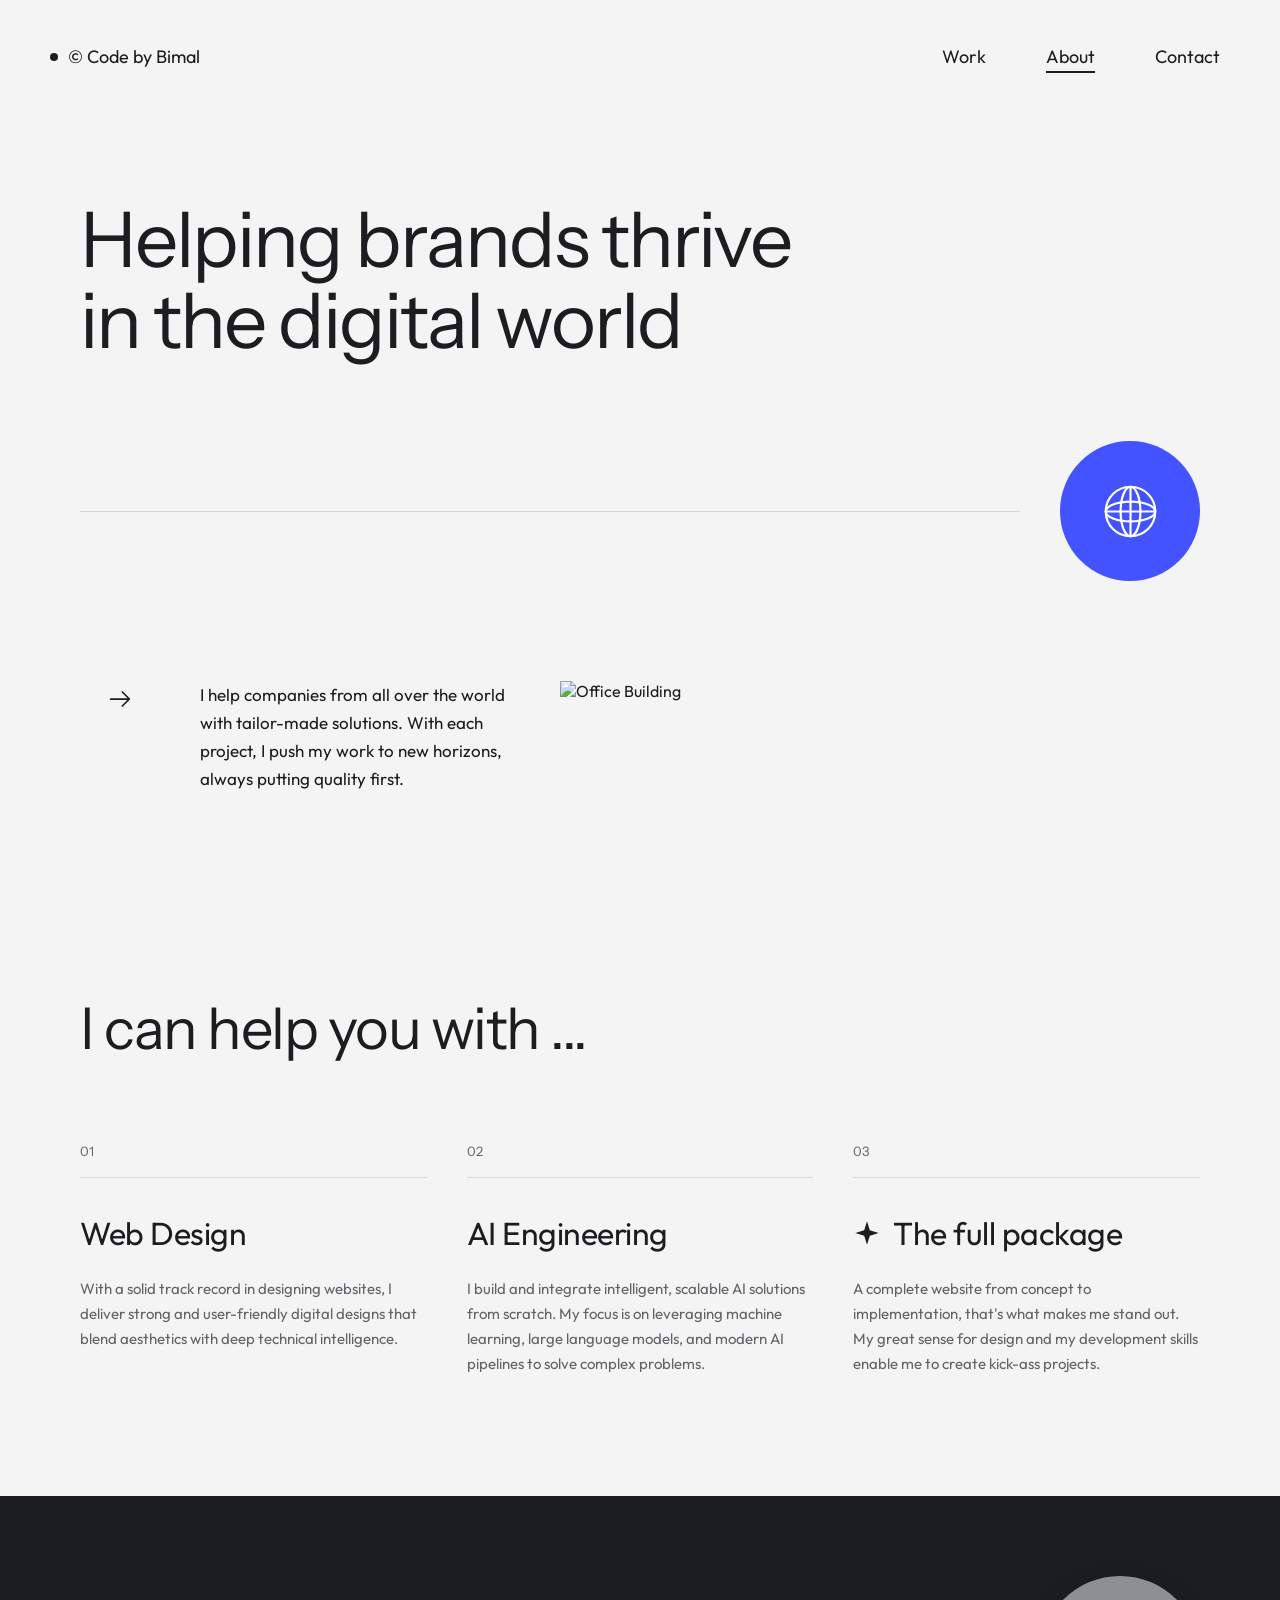
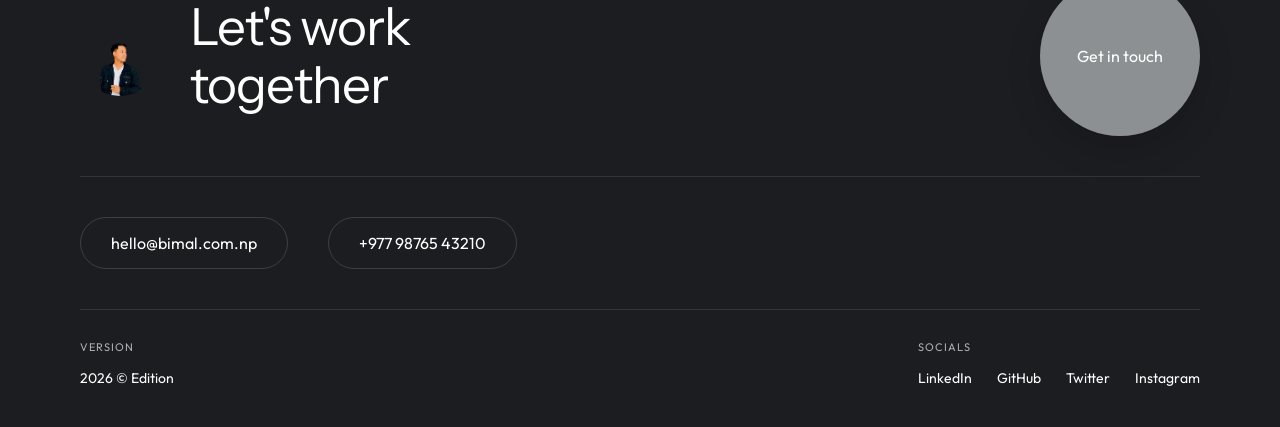
==== about.html @ 33e6712d "initial push" ====
<!DOCTYPE html>
<html lang="en">

<head>
    <meta charset="UTF-8">
    <meta name="viewport" content="width=device-width, initial-scale=1.0">
    <title>Bimal Thapa — Freelance AI Engineer & Web Designer</title>
    <meta name="description"
        content="Portfolio of Bimal Thapa, a freelance AI engineer & web designer creating high-end, intelligent digital products.">
    <!-- Google Fonts -->
    <link rel="preconnect" href="https://fonts.googleapis.com">
    <link rel="preconnect" href="https://fonts.gstatic.com" crossorigin>
    <link
        href="https://fonts.googleapis.com/css2?family=Instrument+Sans:ital,wght@0,400..700;1,400..700&family=Outfit:wght@100..900&display=swap"
        rel="stylesheet">
    <!-- Stylesheet -->
    <link rel="stylesheet" href="assets/css/style.css">
</head>

<body class="light-theme">


    <!-- Navigation Header -->
    <header class="nav-container">
        <div class="nav-logo magnetic" data-strength="15">
            <a href="index.html" class="nav-logo-link">
                <span class="logo-circle"></span>
                <span class="logo-text">© Code by Bimal</span>
            </a>
        </div>
        <nav class="nav-links">
            <div class="nav-link-wrapper magnetic" data-strength="20">
                <a href="index.html#work" class="nav-link">Work</a>
            </div>
            <div class="nav-link-wrapper magnetic" data-strength="20">
                <a href="about.html" class="nav-link active">About</a>
            </div>
            <div class="nav-link-wrapper magnetic" data-strength="20">
                <a href="contact.html" class="nav-link">Contact</a>
            </div>
        </nav>

        <!-- Sticky Menu Button (visible when scrolling down) -->
        <div class="menu-toggle-btn magnetic" id="menu-toggle-btn" data-strength="25">
            <div class="menu-btn-icon">
                <span></span>
                <span></span>
            </div>
        </div>
    </header>

    <!-- Main Container -->
    <main class="main-content">
        <!-- About Page Hero -->
        <section class="about-page-hero" id="about">
            <div class="section-container">
                <h1 class="about-hero-title">
                    Helping brands thrive<br>in the digital world
                </h1>

                <div class="about-divider-wrapper">
                    <div class="about-divider"></div>
                    <div class="about-globe-btn magnetic" data-strength="40">
                        <div class="globe-icon-wrap">
                            <svg class="globe-svg" viewBox="0 0 100 100" xmlns="http://www.w3.org/2000/svg">
                                <circle cx="50" cy="50" r="45" stroke="currentColor" stroke-width="4" fill="none" />
                                <ellipse cx="50" cy="50" rx="45" ry="18" stroke="currentColor" stroke-width="4"
                                    fill="none" />
                                <ellipse cx="50" cy="50" rx="18" ry="45" stroke="currentColor" stroke-width="4"
                                    fill="none" />
                                <line x1="5" y1="50" x2="95" y2="50" stroke="currentColor" stroke-width="4" />
                                <line x1="50" y1="5" x2="50" y2="95" stroke="currentColor" stroke-width="4" />
                            </svg>
                        </div>
                    </div>
                </div>

                <div class="about-content-grid">
                    <div class="about-arrow-col">
                        <svg class="about-arrow-icon" viewBox="0 0 24 24" fill="none"
                            xmlns="http://www.w3.org/2000/svg">
                            <path d="M4 12H20M20 12L14 6M20 12L14 18" stroke="currentColor" stroke-width="1.5"
                                stroke-linecap="round" stroke-linejoin="round" />
                        </svg>
                    </div>
                    <div class="about-text-col">
                        <p>I help companies from all over the world with tailor-made solutions. With each project, I
                            push my work to new horizons, always putting quality first.</p>
                    </div>
                    <div class="about-image-col">
                        <img src="assets/images/IMG_0065.jpg" alt="Office Building">
                    </div>
                </div>
            </div>
        </section>

        <!-- Services Section -->
        <section class="services-section">
            <div class="section-container">
                <h2 class="services-title">I can help you with ...</h2>

                <div class="services-grid">
                    <!-- Service 1 -->
                    <div class="service-card">
                        <span class="service-num">01</span>
                        <div class="service-divider"></div>
                        <h3 class="service-name">Web Design</h3>
                        <p class="service-desc">
                            With a solid track record in designing websites, I deliver strong and user-friendly digital
                            designs that blend aesthetics with deep technical intelligence.
                        </p>
                    </div>

                    <!-- Service 2 -->
                    <div class="service-card">
                        <span class="service-num">02</span>
                        <div class="service-divider"></div>
                        <h3 class="service-name">AI Engineering</h3>
                        <p class="service-desc">
                            I build and integrate intelligent, scalable AI solutions from scratch. My focus is on
                            leveraging
                            machine learning, large language models, and modern AI pipelines to solve complex problems.
                        </p>
                    </div>

                    <!-- Service 3 -->
                    <div class="service-card">
                        <span class="service-num">03</span>
                        <div class="service-divider"></div>
                        <h3 class="service-name">
                            <svg class="service-star" viewBox="0 0 24 24" fill="none"
                                xmlns="http://www.w3.org/2000/svg">
                                <path d="M12 2L14.4 9.6L22 12L14.4 14.4L12 22L9.6 14.4L2 12L9.6 9.6L12 2Z"
                                    fill="currentColor" />
                            </svg>
                            The full package
                        </h3>
                        <p class="service-desc">
                            A complete website from concept to implementation, that's what makes me stand out. My great
                            sense for design and my development skills enable me to create kick-ass projects.
                        </p>
                    </div>
                </div>
            </div>
        </section>

        <!-- Footer / Contact Section -->
        <footer class="footer-section" id="contact">
            <div class="section-container">
                <div class="footer-top">
                    <div class="footer-title-wrap">
                        <div class="footer-portrait-mini">
                            <img src="assets/images/me.png" alt="Bimal Mini Portrait">
                        </div>
                        <h2>Let's work<br>together</h2>
                    </div>
                    <div class="contact-button-container">
                        <div class="contact-btn-magnetic magnetic" data-strength="50">
                            <a href="mailto:hello@bimal.com.np" class="contact-circle-btn">
                                <span class="circle-btn-text">Get in touch</span>
                                <span class="circle-btn-bg"></span>
                            </a>
                        </div>
                    </div>
                </div>

                <div class="footer-middle">
                    <div class="contact-details-grid">
                        <div class="contact-detail-col">
                            <a href="mailto:hello@bimal.com.np" class="contact-link magnetic"
                                data-strength="15">hello@bimal.com.np</a>
                        </div>
                        <div class="contact-detail-col">
                            <a href="tel:+9779876543210" class="contact-link magnetic" data-strength="15">+977 98765
                                43210</a>
                        </div>
                    </div>
                </div>

                <div class="footer-bottom">
                    <div class="footer-credits">
                        <span class="credit-label">VERSION</span>
                        <span class="credit-value">2026 © Edition</span>
                    </div>
                    <div class="footer-socials">
                        <span class="credit-label">SOCIALS</span>
                        <div class="social-links-grid">
                            <a href="https://linkedin.com" target="_blank" class="social-link magnetic"
                                data-strength="10">LinkedIn</a>
                            <a href="https://github.com" target="_blank" class="social-link magnetic"
                                data-strength="10">GitHub</a>
                            <a href="https://twitter.com" target="_blank" class="social-link magnetic"
                                data-strength="10">Twitter</a>
                            <a href="https://instagram.com" target="_blank" class="social-link magnetic"
                                data-strength="10">Instagram</a>
                        </div>
                    </div>
                </div>
            </div>
        </footer>
    </main>

    <!-- Floating Navigation Menu Overlay -->
    <div class="menu-overlay" id="menu-overlay">
        <div class="menu-overlay-bg"></div>
        <div class="menu-overlay-content">
            <div class="menu-nav-container">
                <span class="menu-header">NAVIGATION</span>
                <div class="menu-border"></div>
                <nav class="menu-nav-links">
                    <a href="index.html" class="menu-nav-link">Home</a>
                    <a href="index.html#work" class="menu-nav-link">Work</a>
                    <a href="about.html" class="menu-nav-link">About</a>
                    <a href="contact.html" class="menu-nav-link">Contact</a>
                </nav>
            </div>
            <div class="menu-socials-container">
                <span class="menu-header">SOCIALS</span>
                <div class="menu-socials-links">
                    <a href="https://linkedin.com" target="_blank">LinkedIn</a>
                    <a href="https://github.com" target="_blank">GitHub</a>
                    <a href="https://twitter.com" target="_blank">Twitter</a>
                    <a href="https://instagram.com" target="_blank">Instagram</a>
                </div>
            </div>
        </div>
    </div>

    <!-- GSAP CDN Scripts -->
    <script src="https://cdnjs.cloudflare.com/ajax/libs/gsap/3.12.2/gsap.min.js"></script>
    <script src="https://cdnjs.cloudflare.com/ajax/libs/gsap/3.12.2/ScrollTrigger.min.js"></script>
    <!-- Custom JS -->
    <script src="assets/js/main.js"></script>
</body>

</html>
---- assets/css/style.css ----
/* Design System & Custom Styles for Bimal Thapa Portfolio */

/* ---- Scroll Reveal Clip System ---- */
.reveal-line {
    overflow: hidden;
    display: block;
}

.reveal-line .line-inner {
    display: block;
    transform: translateY(110%);
    will-change: transform;
}

/* section-title chip reveal */
.section-title-small {
    overflow: hidden;
    display: block;
}

/* Footer heading reveal */
.footer-section h2 .reveal-line .line-inner {
    color: var(--text-light);
}

:root {
    /* Color Palette */
    --color-hero-bg: #8d9092;
    /* Matches the studio grey background of the portrait */
    --color-light-bg: #f4f4f4;
    --color-dark-bg: #1c1d20;
    --color-accent: #2e3033;

    --text-light: #ffffff;
    --text-dark: #1c1d20;
    --text-muted-dark: #62646a;
    --text-muted-light: #aeafb2;

    /* Typography */
    --font-primary: 'Outfit', sans-serif;
    --font-secondary: 'Instrument Sans', sans-serif;

    /* Transitions */
    --transition-smooth: all 0.6s cubic-bezier(0.16, 1, 0.3, 1);
    --transition-magnetic: all 0.3s cubic-bezier(0.25, 1, 0.5, 1);
}

/* Reset */
*,
*::before,
*::after {
    box-sizing: border-box;
    margin: 0;
    padding: 0;
}

html {
    scroll-behavior: smooth;
    background-color: var(--color-light-bg);
    font-family: var(--font-primary);
    -webkit-font-smoothing: antialiased;
}

body {
    overflow-x: hidden;
    color: var(--text-dark);
}

/* Custom Scrollbar */
::-webkit-scrollbar {
    width: 8px;
}

::-webkit-scrollbar-track {
    background: var(--color-light-bg);
}

::-webkit-scrollbar-thumb {
    background: var(--text-muted-light);
    border-radius: 4px;
}

::-webkit-scrollbar-thumb:hover {
    background: var(--text-muted-dark);
}

/* Custom Cursor */
.custom-cursor {
    width: 12px;
    height: 12px;
    background-color: #ffffff;
    border-radius: 50%;
    position: fixed;
    transform: translate(-50%, -50%);
    pointer-events: none;
    z-index: 9999;
    mix-blend-mode: difference;
    transition: width 0.3s, height 0.3s, background-color 0.3s;
}

.custom-cursor-label {
    position: fixed;
    transform: translate(-50%, -50%) scale(0);
    color: #ffffff;
    font-size: 14px;
    font-weight: 500;
    pointer-events: none;
    z-index: 10000;
    transition: transform 0.3s cubic-bezier(0.16, 1, 0.3, 1);
    letter-spacing: 1px;
}

/* Active states for cursor */
body.cursor-hover-active .custom-cursor {
    width: 80px;
    height: 80px;
    background-color: var(--color-dark-bg);
    mix-blend-mode: normal;
}

body.cursor-hover-active .custom-cursor-label {
    transform: translate(-50%, -50%) scale(1);
}

body.cursor-link-hover .custom-cursor {
    width: 40px;
    height: 40px;
    background-color: rgba(255, 255, 255, 0.2);
    mix-blend-mode: difference;
}

/* Navigation Header */
.nav-container {
    position: absolute;
    top: 0;
    left: 0;
    width: 100%;
    display: flex;
    justify-content: space-between;
    align-items: center;
    padding: 35px 50px;
    z-index: 100;
}

/* Light theme pages use absolute nav by default as well */
body.light-theme .nav-container {
    position: absolute;
    background-color: transparent;
}



.nav-logo {
    transition: opacity 0.4s ease;
}

.nav-links {
    transition: opacity 0.4s ease;
}

.nav-logo-link {
    display: flex;
    align-items: center;
    text-decoration: none;
    color: var(--text-light);
    font-size: 18px;
    font-weight: 400;
}

.logo-circle {
    display: inline-block;
    width: 8px;
    height: 8px;
    background-color: var(--text-light);
    border-radius: 50%;
    margin-right: 10px;
    transition: transform 0.5s cubic-bezier(0.16, 1, 0.3, 1);
}

.nav-logo:hover .logo-circle {
    transform: rotate(360deg) scale(1.5);
}

.nav-links {
    display: flex;
    gap: 40px;
}

.nav-link-wrapper {
    padding: 10px;
}

.nav-link {
    text-decoration: none;
    color: var(--text-light);
    font-size: 18px;
    font-weight: 400;
    position: relative;
    padding: 5px 0;
}

.nav-link::after {
    content: '';
    position: absolute;
    bottom: 0;
    left: 50%;
    width: 0;
    height: 2px;
    background-color: var(--text-light);
    transition: width 0.3s var(--transition-smooth), left 0.3s var(--transition-smooth);
}

.nav-link:hover::after {
    width: 100%;
    left: 0;
}

/* Floating Sticky Menu Button */
.menu-toggle-btn {
    position: fixed;
    top: 30px;
    right: 50px;
    width: 60px;
    height: 60px;
    background-color: var(--color-dark-bg);
    border-radius: 50%;
    display: flex;
    justify-content: center;
    align-items: center;
    cursor: pointer;
    z-index: 999;
    transform: scale(0);
    transition: transform 0.5s cubic-bezier(0.16, 1, 0.3, 1), background-color 0.3s;
}

.menu-toggle-btn.visible {
    transform: scale(1);
}

.menu-toggle-btn:hover {
    background-color: #3b3d42;
}

.menu-btn-icon {
    width: 20px;
    height: 8px;
    position: relative;
}

.menu-btn-icon span {
    position: absolute;
    width: 100%;
    height: 2px;
    background-color: var(--text-light);
    transition: transform 0.3s, top 0.3s;
}

.menu-btn-icon span:first-child {
    top: 0;
}

.menu-btn-icon span:last-child {
    top: 6px;
}

.menu-toggle-btn.active .menu-btn-icon span:first-child {
    transform: rotate(45deg);
    top: 3px;
}

.menu-toggle-btn.active .menu-btn-icon span:last-child {
    transform: rotate(-45deg);
    top: 3px;
}

/* Hero Section */
.hero-section {
    position: relative;
    width: 100vw;
    height: 100vh;
    background-color: var(--color-hero-bg);
    display: flex;
    justify-content: center;
    align-items: flex-end;
    padding-bottom: 12vh;
    overflow: hidden;
}

/* Location Badge (Left) */
.location-badge {
    position: absolute;
    left: 50px;
    top: 50%;
    transform: translateY(-50%);
    background-color: var(--color-dark-bg);
    color: var(--text-light);
    display: flex;
    align-items: center;
    padding: 18px 24px;
    border-radius: 50px;
    gap: 15px;
    z-index: 5;
    max-width: 250px;
    box-shadow: 0 10px 30px rgba(0, 0, 0, 0.15);
}

.globe-container {
    width: 32px;
    height: 32px;
    color: var(--text-muted-light);
}

.globe-svg {
    animation: rotateGlobe 8s linear infinite;
}

@keyframes rotateGlobe {
    from {
        transform: rotate(0deg);
    }

    to {
        transform: rotate(360deg);
    }
}

.location-text {
    display: flex;
    flex-direction: column;
}

.loc-title {
    font-size: 12px;
    color: var(--text-muted-light);
    text-transform: uppercase;
    letter-spacing: 0.5px;
}

.loc-val {
    font-size: 16px;
    font-weight: 500;
}

/* Central Portrait Image */
.portrait-container {
    position: relative;
    width: 100vw;
    height: 95vh;
    max-height: 2000px;
    max-width: 1400px;
    display: flex;
    justify-content: center;
    align-items: flex-end;
    z-index: 2;
    transform: translateY(18vh);
}

.portrait-wrapper {
    width: 100%;
    height: 100%;
    overflow: hidden;
    display: flex;
    justify-content: center;
    align-items: flex-end;
}

.portrait-img {
    width: 100%;
    height: 100%;
    object-fit: contain;
    object-position: bottom center;
    transform: scale(1.5);
    transform-origin: bottom center;
}

/* Subtitle/Profession (Right) */
.profession-container {
    position: absolute;
    right: 80px;
    top: 50%;
    transform: translateY(-50%);
    color: var(--text-light);
    display: flex;
    flex-direction: column;
    gap: 20px;
    z-index: 5;
}

.arrow-icon {
    width: 36px;
    height: 36px;
}

.arrow-icon svg {
    width: 100%;
    height: 100%;
    transform: rotate(90deg);
    /* points down-right ↘ */
}

.profession-title {
    font-family: var(--font-secondary);
    font-size: 2.5vw;
    font-weight: 400;
    line-height: 1.25;
    letter-spacing: -0.5px;
}

/* Sliding Hero Typography Marquee (Bottom) */
.hero-marquee {
    position: absolute;
    left: 0;
    width: 100vw;
    z-index: 3;
    pointer-events: none;
}

.marquee-track {
    overflow: hidden;
    white-space: nowrap;
    display: flex;
}

.marquee-text {
    font-size: 15vw;
    font-weight: 400;
    color: var(--text-light);
    line-height: 1;
    white-space: nowrap;
    display: inline-block;
    padding-right: 2rem;
    letter-spacing: -1px;
}

/* About Section */
.about-section {
    background-color: var(--color-light-bg);
    padding: 160px 0;
    position: relative;
    z-index: 10;
}

.section-container {
    max-width: 1400px;
    margin: 0 auto;
    padding: 0 80px;
}

.about-intro-grid {
    display: grid;
    grid-template-columns: 1.5fr 1fr;
    gap: 80px;
}

.about-lead {
    font-family: var(--font-secondary);
    font-size: 2.8vw;
    font-weight: 400;
    line-height: 1.35;
    color: var(--text-dark);
    letter-spacing: -0.5px;
}

.about-details {
    display: flex;
    flex-direction: column;
    justify-content: space-between;
    gap: 40px;
}

.about-body {
    font-size: 1.25vw;
    line-height: 1.6;
    color: var(--text-muted-dark);
}

/* Custom Interactive Buttons */
.btn-wrap {
    display: inline-block;
}

.magnetic-btn {
    position: relative;
    display: flex;
    justify-content: center;
    align-items: center;
    width: 180px;
    height: 180px;
    background-color: var(--color-dark-bg);
    color: var(--text-light);
    border-radius: 50%;
    text-decoration: none;
    overflow: hidden;
    z-index: 1;
    border: none;
    cursor: pointer;
    transition: transform 0.1s;
}

.magnetic-btn.secondary {
    width: 160px;
    height: 160px;
    background-color: transparent;
    border: 1px solid rgba(0, 0, 0, 0.15);
    color: var(--text-dark);
}

.btn-text {
    font-size: 16px;
    font-weight: 400;
    position: relative;
    z-index: 3;
    transition: color 0.4s cubic-bezier(0.16, 1, 0.3, 1);
}

.btn-circle {
    position: absolute;
    width: 100%;
    height: 100%;
    background-color: var(--color-hero-bg);
    border-radius: 50%;
    top: 100%;
    left: 0;
    z-index: 2;
    transition: top 0.4s cubic-bezier(0.16, 1, 0.3, 1);
}

.magnetic-btn:hover .btn-text {
    color: var(--text-light);
}

.magnetic-btn:hover .btn-circle {
    top: 0;
}

.magnetic-btn.secondary:hover {
    border-color: transparent;
}

.magnetic-btn.secondary .btn-circle {
    background-color: var(--color-dark-bg);
}

/* Work Section */
.work-section {
    background-color: var(--color-light-bg);
    padding: 100px 0 160px;
    position: relative;
    z-index: 10;
}

.work-header {
    margin-bottom: 50px;
}

.section-title-small {
    font-size: 14px;
    text-transform: uppercase;
    letter-spacing: 1px;
    color: var(--text-muted-dark);
    font-weight: 500;
}

/* Project List */
.project-list {
    width: 100%;
    display: flex;
    flex-direction: column;
}

.project-row {
    position: relative;
    cursor: pointer;
}

.project-row-inner {
    display: grid;
    grid-template-columns: 2fr 1fr 0.5fr;
    align-items: center;
    padding: 40px 0;
    transition: padding 0.3s;
}

.project-row:hover .project-row-inner {
    padding: 40px 20px;
}

.project-title {
    font-size: 3.5vw;
    font-weight: 400;
    transition: transform 0.4s cubic-bezier(0.16, 1, 0.3, 1), opacity 0.4s;
}

.project-row:hover .project-title {
    opacity: 0.3;
}

.project-service {
    font-size: 16px;
    font-weight: 400;
    color: var(--text-dark);
}

.project-year {
    font-size: 16px;
    text-align: right;
    color: var(--text-muted-dark);
}

.row-border {
    position: absolute;
    bottom: 0;
    left: 0;
    width: 100%;
    height: 1px;
    background-color: rgba(0, 0, 0, 0.1);
    transition: transform 0.4s cubic-bezier(0.16, 1, 0.3, 1);
}

/* Floating Project Preview Container */
.floating-preview-container {
    position: fixed;
    width: 320px;
    height: 380px;
    top: 0;
    left: 0;
    pointer-events: none;
    z-index: 95;
    overflow: hidden;
    transform: translate(-50%, -50%) scale(0);
    transition: transform 0.35s cubic-bezier(0.16, 1, 0.3, 1);
}

.floating-preview-container.active {
    transform: translate(-50%, -50%) scale(1);
}

.floating-preview-slider {
    width: 100%;
    height: 400%;
    display: flex;
    flex-direction: column;
    transition: transform 0.5s cubic-bezier(0.16, 1, 0.3, 1);
}

.preview-slide {
    width: 100%;
    height: 25%;
    display: flex;
    justify-content: center;
    align-items: center;
    background-color: var(--color-light-bg);
}

.preview-slide img {
    width: 90%;
    height: 90%;
    object-fit: cover;
    border-radius: 8px;
    box-shadow: 0 15px 40px rgba(0, 0, 0, 0.12);
}

.more-work-btn-container {
    display: flex;
    justify-content: center;
    margin-top: 80px;
}

/* Scrolling Gallery Marquee */
.work-gallery-marquee {
    margin-top: 120px;
    display: flex;
    flex-direction: column;
    gap: 30px;
    width: 100vw;
    overflow: hidden;
    padding-bottom: 40px;
}

.gallery-row {
    display: flex;
    gap: 30px;
    width: max-content;
    will-change: transform;
}

.gallery-row img {
    width: 500px;
    height: 320px;
    object-fit: cover;
    border-radius: 8px;
    /* Rectangular shape with slight rounded corners */
    background-color: var(--color-light-bg);
    box-shadow: 0 4px 20px rgba(0, 0, 0, 0.05);
}

/* Footer Section */
.footer-section {
    background-color: var(--color-dark-bg);
    color: var(--text-light);
    padding: 80px 0 40px;
    position: relative;
    z-index: 10;
}

.footer-top {
    display: flex;
    justify-content: space-between;
    align-items: center;
    border-bottom: 1px solid rgba(255, 255, 255, 0.1);
    padding-bottom: 40px;
}

.footer-title-wrap {
    display: flex;
    align-items: center;
    gap: 30px;
}

.footer-portrait-mini {
    width: 80px;
    height: 80px;
    border-radius: 50%;
    overflow: hidden;
}

.footer-portrait-mini img {
    width: 100%;
    height: 100%;
    object-fit: cover;
}

.footer-title-wrap h2 {
    font-family: var(--font-secondary);
    font-size: 4vw;
    font-weight: 400;
    line-height: 1.15;
    letter-spacing: -1px;
}

.contact-button-container {
    display: flex;
    justify-content: center;
    align-items: center;
}

/* Circular Magnetic Button */
.contact-circle-btn {
    position: relative;
    width: 160px;
    height: 160px;
    background-color: var(--color-hero-bg);
    color: var(--text-light);
    border-radius: 50%;
    display: flex;
    justify-content: center;
    align-items: center;
    text-decoration: none;
    overflow: hidden;
    transition: transform 0.1s;
    box-shadow: 0 15px 35px rgba(0, 0, 0, 0.15);
}

.circle-btn-text {
    font-size: 16px;
    font-weight: 400;
    position: relative;
    z-index: 3;
    transition: color 0.4s var(--transition-smooth);
}

.circle-btn-bg {
    position: absolute;
    width: 100%;
    height: 100%;
    background-color: #3b3d42;
    border-radius: 50%;
    top: 100%;
    left: 0;
    z-index: 2;
    transition: top 0.4s cubic-bezier(0.16, 1, 0.3, 1);
}

.contact-circle-btn:hover .circle-btn-bg {
    top: 0;
}

.footer-middle {
    padding: 40px 0;
    border-bottom: 1px solid rgba(255, 255, 255, 0.1);
}

.contact-details-grid {
    display: flex;
    gap: 40px;
}

.contact-link {
    font-size: 1.25vw;
    color: var(--text-light);
    text-decoration: none;
    font-weight: 400;
    display: inline-block;
    padding: 15px 30px;
    border: 1px solid rgba(255, 255, 255, 0.15);
    border-radius: 50px;
    transition: border-color 0.3s, background-color 0.3s;
}

.contact-link:hover {
    border-color: var(--text-light);
    background-color: rgba(255, 255, 255, 0.05);
}

.footer-bottom {
    display: flex;
    justify-content: space-between;
    align-items: flex-end;
    padding-top: 30px;
}

.footer-credits,
.footer-socials {
    display: flex;
    flex-direction: column;
    gap: 15px;
}

.credit-label {
    font-size: 11px;
    color: var(--text-muted-light);
    letter-spacing: 1px;
    text-transform: uppercase;
}

.credit-value {
    font-size: 14px;
    font-weight: 400;
}

.social-links-grid {
    display: flex;
    gap: 25px;
}

.social-link {
    text-decoration: none;
    color: var(--text-light);
    font-size: 14px;
    font-weight: 400;
}

.social-link:hover {
    opacity: 0.7;
}

/* Navigation Menu Overlay */
.menu-overlay {
    position: fixed;
    top: 0;
    left: 0;
    width: 100vw;
    height: 100vh;
    z-index: 90;
    pointer-events: none;
    display: flex;
    justify-content: flex-end;
}

.menu-overlay.open {
    pointer-events: auto;
}

.menu-overlay-bg {
    position: absolute;
    top: 0;
    left: 0;
    width: 100%;
    height: 100%;
    background-color: rgba(0, 0, 0, 0.5);
    opacity: 0;
    transition: opacity 0.5s cubic-bezier(0.16, 1, 0.3, 1);
}

.menu-overlay.open .menu-overlay-bg {
    opacity: 1;
}

.menu-overlay-content {
    width: 600px;
    max-width: 100%;
    height: 100%;
    background-color: var(--color-dark-bg);
    position: relative;
    z-index: 2;
    transform: translateX(100%);
    transition: transform 0.7s cubic-bezier(0.16, 1, 0.3, 1);
    display: flex;
    flex-direction: column;
    justify-content: space-between;
    padding: 120px 80px 80px;
}

.menu-overlay.open .menu-overlay-content {
    transform: translateX(0);
}

.menu-nav-container,
.menu-socials-container {
    display: flex;
    flex-direction: column;
}

.menu-header {
    font-size: 11px;
    color: var(--text-muted-light);
    letter-spacing: 1px;
    margin-bottom: 25px;
}

.menu-border {
    width: 100%;
    height: 1px;
    background-color: rgba(255, 255, 255, 0.1);
    margin-bottom: 40px;
}

.menu-nav-links {
    display: flex;
    flex-direction: column;
    gap: 30px;
}

.menu-nav-link {
    font-size: 50px;
    color: var(--text-light);
    text-decoration: none;
    font-weight: 300;
    transition: transform 0.3s;
    display: inline-block;
}

.menu-nav-link:hover {
    transform: translateX(15px);
}

.menu-socials-links {
    display: flex;
    gap: 20px;
}

.menu-socials-links a {
    color: var(--text-light);
    text-decoration: none;
    font-size: 15px;
}

.menu-socials-links a:hover {
    opacity: 0.7;
}

/* Responsiveness */
@media (max-width: 1024px) {
    .nav-container {
        padding: 25px 30px;
    }

    .location-badge {
        display: none;
        /* Hide on smaller screens */
    }

    .portrait-container {
        width: 60vw;
        height: 60vh;
    }

    .profession-container {
        position: static;
        transform: none;
        padding: 40px 30px;
        width: 100%;
        text-align: center;
        background-color: var(--color-hero-bg);
        justify-content: center;
        align-items: center;
    }

    .hero-section {
        flex-direction: column;
        justify-content: flex-end;
        align-items: center;
        height: auto;
        padding-top: 140px;
        padding-bottom: 0;
    }

    .profession-title {
        font-size: 32px;
        color: var(--text-light);
    }

    .hero-marquee {
        position: relative;
        bottom: 0;
        margin-top: 40px;
        margin-bottom: -1vw;
    }

    .about-intro-grid {
        grid-template-columns: 1fr;
        gap: 40px;
    }

    .about-lead {
        font-size: 32px;
    }

    .about-body {
        font-size: 18px;
    }

    .project-row-inner {
        grid-template-columns: 1fr 1fr;
        padding: 30px 0;
    }

    .project-year {
        display: none;
    }

    .project-title {
        font-size: 32px;
    }

    .footer-top {
        flex-direction: column;
        align-items: flex-start;
        gap: 40px;
    }

    .footer-title-wrap h2 {
        font-size: 42px;
    }

    .contact-details-grid {
        flex-direction: column;
        gap: 20px;
    }

    .contact-link {
        font-size: 18px;
    }

    .footer-bottom {
        flex-direction: column;
        align-items: flex-start;
        gap: 40px;
    }

    .menu-overlay-content {
        padding: 100px 40px 40px;
    }

    .menu-nav-link {
        font-size: 36px;
    }
}

/* -----------------------------------------
   7. Contact Page Layout & Form
----------------------------------------- */
.contact-page-section {
    padding-top: 180px;
    padding-bottom: 100px;
    min-height: 100vh;
    background-color: var(--color-dark-bg);
    color: var(--text-light);
}

.contact-page-header {
    display: flex;
    align-items: center;
    gap: 30px;
    margin-bottom: 80px;
}

.contact-page-header h2 {
    font-family: var(--font-secondary);
    font-size: 5.5vw;
    font-weight: 400;
    line-height: 1.15;
    letter-spacing: -1px;
}

.contact-grid {
    display: grid;
    grid-template-columns: 2fr 1fr;
    gap: 100px;
}

@media (max-width: 900px) {
    .contact-grid {
        grid-template-columns: 1fr;
        gap: 60px;
    }

    .contact-page-header h2 {
        font-size: 48px;
    }

    .contact-page-header {
        margin-bottom: 50px;
    }
}

/* Form Styles */
.contact-form-col {
    padding-right: 20px;
}

.form-submit-container {
    margin-top: 50px;
}

button.contact-circle-btn {
    appearance: none;
    background: none;
    border: none;
    cursor: pointer;
    font-family: inherit;
    font-size: inherit;
    padding: 0;
}

.form-group {
    display: flex;
    align-items: flex-start;
    padding: 40px 0;
    border-bottom: 1px solid rgba(255, 255, 255, 0.1);
    gap: 30px;
}

.form-group:first-child {
    border-top: 1px solid rgba(255, 255, 255, 0.1);
}

.step-num {
    font-family: var(--font-secondary);
    font-size: 14px;
    color: var(--text-muted-dark);
    margin-top: 5px;
    flex-shrink: 0;
}

.input-wrapper {
    display: flex;
    flex-direction: column;
    flex-grow: 1;
}

.input-wrapper label {
    font-size: 24px;
    font-weight: 400;
    margin-bottom: 25px;
    color: var(--text-light);
}

.input-wrapper input,
.input-wrapper textarea {
    background: transparent;
    border: none;
    outline: none;
    color: var(--text-muted-light);
    font-size: 20px;
    font-family: var(--font-primary);
    font-weight: 300;
    resize: none;
    width: 100%;
}

.input-wrapper input::placeholder,
.input-wrapper textarea::placeholder {
    color: var(--text-muted-dark);
}

.input-wrapper input:focus,
.input-wrapper textarea:focus {
    color: var(--text-light);
}

.input-wrapper textarea {
    min-height: 120px;
}

/* Sidebar Styles */
.contact-info-col {
    display: flex;
    flex-direction: column;
    gap: 50px;
}

.info-block {
    display: flex;
    flex-direction: column;
    gap: 10px;
}

.info-title {
    font-family: var(--font-secondary);
    font-size: 11px;
    letter-spacing: 1px;
    color: var(--text-muted-dark);
    text-transform: uppercase;
    margin-bottom: 10px;
}

.info-text,
.info-link {
    font-size: 16px;
    color: var(--text-light);
    text-decoration: none;
    line-height: 1.5;
}

.info-link {
    display: inline-block;
    width: fit-content;
}

.info-socials {
    display: flex;
    flex-direction: column;
    gap: 10px;
}

/* -----------------------------------------
   8. Light Theme & About Page
----------------------------------------- */
body.light-theme {
    background-color: var(--color-light-bg);
    color: var(--text-dark);
}

body.light-theme .nav-logo-link,
body.light-theme .nav-link {
    color: var(--text-dark);
}

body.light-theme .logo-circle {
    background-color: var(--text-dark);
}

body.light-theme .nav-link::after {
    background-color: var(--text-dark);
}

.nav-link.active::after {
    width: 100%;
    left: 0;
}

body.light-theme .menu-toggle-btn {
    background-color: var(--color-dark-bg);
}

body.light-theme .menu-toggle-btn .menu-btn-icon span {
    background-color: var(--text-light);
}

/* About Page Hero */
.about-page-hero {
    padding-top: 200px;
    padding-bottom: 60px;
    overflow: visible;
}

.about-hero-title {
    font-family: var(--font-secondary);
    font-size: 6vw;
    line-height: 1.05;
    font-weight: 400;
    margin-bottom: 80px;
    letter-spacing: -2px;
    color: var(--text-dark);
}

/* Divider + Globe */
.about-divider-wrapper {
    position: relative;
    display: flex;
    align-items: center;
    margin-bottom: 100px;
}

.about-divider {
    flex: 1;
    height: 1px;
    background-color: rgba(0, 0, 0, 0.12);
}

.about-globe-btn {
    width: 140px;
    height: 140px;
    background-color: #4353FF;
    border-radius: 50%;
    display: flex;
    justify-content: center;
    align-items: center;
    color: white;
    flex-shrink: 0;
    cursor: pointer;
    overflow: hidden;
    margin-left: 40px;
}

.globe-icon-wrap {
    width: 55px;
    height: 55px;
    display: flex;
    align-items: center;
    justify-content: center;
}

.globe-icon-wrap .globe-svg {
    width: 100%;
    height: 100%;
    display: block;
}

/* Content grid below divider */
.about-content-grid {
    display: grid;
    grid-template-columns: 80px 1fr 2fr;
    gap: 40px;
    align-items: start;
}

.about-arrow-col {
    display: flex;
    justify-content: center;
    padding-top: 4px;
}

.about-arrow-icon {
    width: 28px;
    height: 28px;
    color: var(--text-dark);
}

.about-text-col p {
    font-size: 17px;
    line-height: 1.65;
    color: var(--text-dark);
    max-width: 320px;
}

.about-image-col {
    overflow: hidden;
}

.about-image-col img {
    width: 100%;
    height: auto;
    object-fit: cover;
    max-height: 1200px;
    display: block;
}

/* Services Section */
.services-section {
    padding: 140px 0 120px;
    background-color: var(--color-light-bg);
}

.services-title {
    font-family: var(--font-secondary);
    font-size: clamp(40px, 4.5vw, 72px);
    font-weight: 400;
    margin-bottom: 80px;
    letter-spacing: -1.5px;
    color: var(--text-dark);
}

.services-grid {
    display: grid;
    grid-template-columns: repeat(3, 1fr);
    gap: 40px;
}

.service-card {
    display: flex;
    flex-direction: column;
}

.service-num {
    font-size: 13px;
    color: var(--text-muted-dark);
    margin-bottom: 18px;
    font-family: var(--font-secondary);
}

.service-divider {
    width: 100%;
    height: 1px;
    background-color: rgba(0, 0, 0, 0.1);
    margin-bottom: 35px;
}

.service-name {
    font-size: 32px;
    font-weight: 400;
    margin-bottom: 24px;
    display: flex;
    align-items: center;
    gap: 12px;
    letter-spacing: -0.5px;
    color: var(--text-dark);
}

.service-star {
    width: 28px;
    height: 28px;
    flex-shrink: 0;
}

.service-desc {
    font-size: 15px;
    line-height: 1.65;
    color: var(--text-muted-dark);
}

/* Responsive */
@media (max-width: 900px) {
    .about-hero-title {
        font-size: 36px;
    }

    .about-content-grid {
        grid-template-columns: 1fr;
    }

    .about-arrow-col {
        display: none;
    }

    .about-globe-btn {
        width: 100px;
        height: 100px;
        margin-left: 20px;
    }

    .services-grid {
        grid-template-columns: 1fr;
        gap: 60px;
    }

    .services-title {
        font-size: 36px;
    }
}
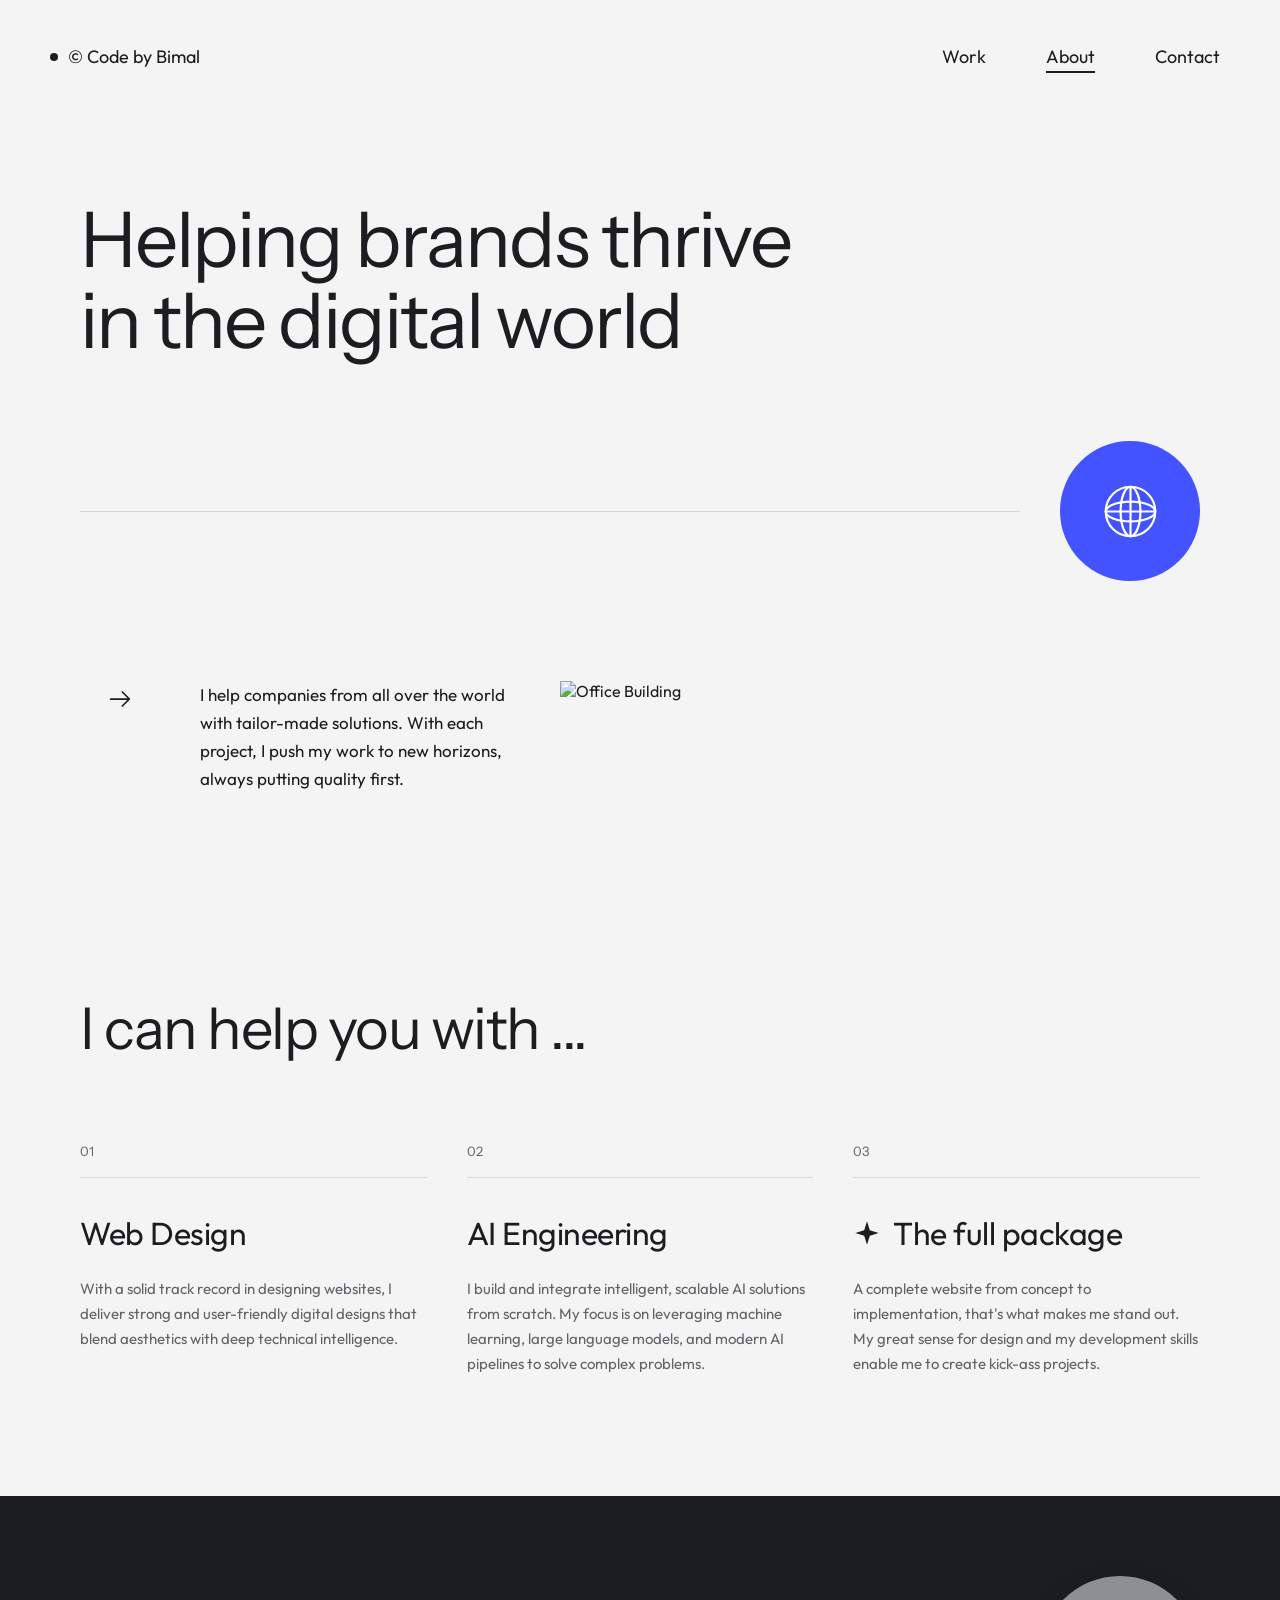
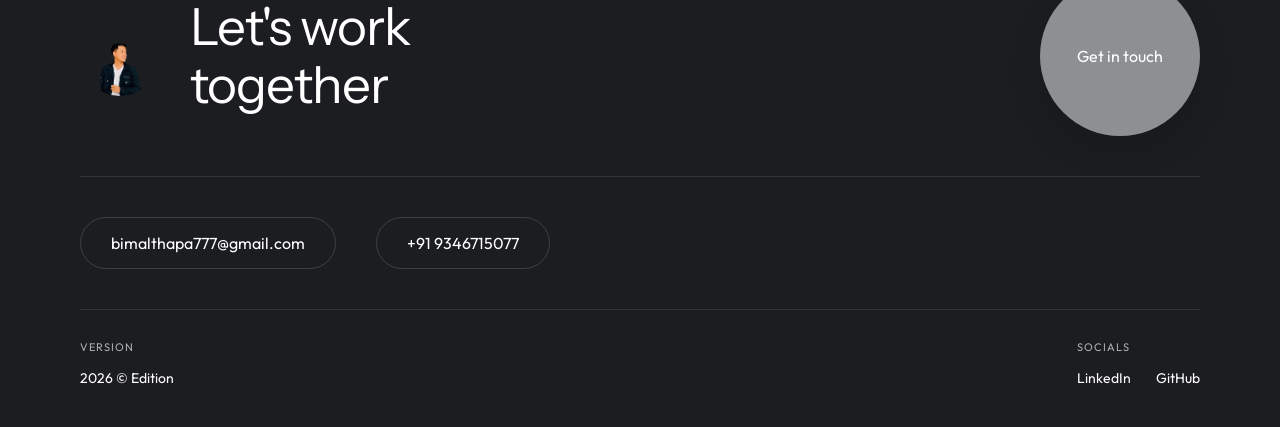
==== commit 4ac9a642: "update push" ====
--- a/about.html
+++ b/about.html
@@ -168,11 +168,11 @@
                     <div class="contact-details-grid">
                         <div class="contact-detail-col">
                             <a href="mailto:hello@bimal.com.np" class="contact-link magnetic"
-                                data-strength="15">hello@bimal.com.np</a>
+                                data-strength="15">bimalthapa777@gmail.com</a>
                         </div>
                         <div class="contact-detail-col">
-                            <a href="tel:+9779876543210" class="contact-link magnetic" data-strength="15">+977 98765
-                                43210</a>
+                            <a href="tel:+9779876543210" class="contact-link magnetic" data-strength="15">+91
+                                9346715077</a>
                         </div>
                     </div>
                 </div>
@@ -185,14 +185,10 @@
                     <div class="footer-socials">
                         <span class="credit-label">SOCIALS</span>
                         <div class="social-links-grid">
-                            <a href="https://linkedin.com" target="_blank" class="social-link magnetic"
-                                data-strength="10">LinkedIn</a>
-                            <a href="https://github.com" target="_blank" class="social-link magnetic"
+                            <a href="https://www.linkedin.com/in/bimal-thapa-94a2331b3/" target="_blank"
+                                class="social-link magnetic" data-strength="10">LinkedIn</a>
+                            <a href="https://github.com/BimalThapa12" target="_blank" class="social-link magnetic"
                                 data-strength="10">GitHub</a>
-                            <a href="https://twitter.com" target="_blank" class="social-link magnetic"
-                                data-strength="10">Twitter</a>
-                            <a href="https://instagram.com" target="_blank" class="social-link magnetic"
-                                data-strength="10">Instagram</a>
                         </div>
                     </div>
                 </div>
@@ -217,10 +213,10 @@
             <div class="menu-socials-container">
                 <span class="menu-header">SOCIALS</span>
                 <div class="menu-socials-links">
-                    <a href="https://linkedin.com" target="_blank">LinkedIn</a>
-                    <a href="https://github.com" target="_blank">GitHub</a>
-                    <a href="https://twitter.com" target="_blank">Twitter</a>
-                    <a href="https://instagram.com" target="_blank">Instagram</a>
+                    <a href="https://www.linkedin.com/in/bimal-thapa-94a2331b3/" target="_blank"
+                        class="social-link magnetic" data-strength="10">LinkedIn</a>
+                    <a href="https://github.com/BimalThapa12" target="_blank" class="social-link magnetic"
+                        data-strength="10">GitHub</a>
                 </div>
             </div>
         </div>
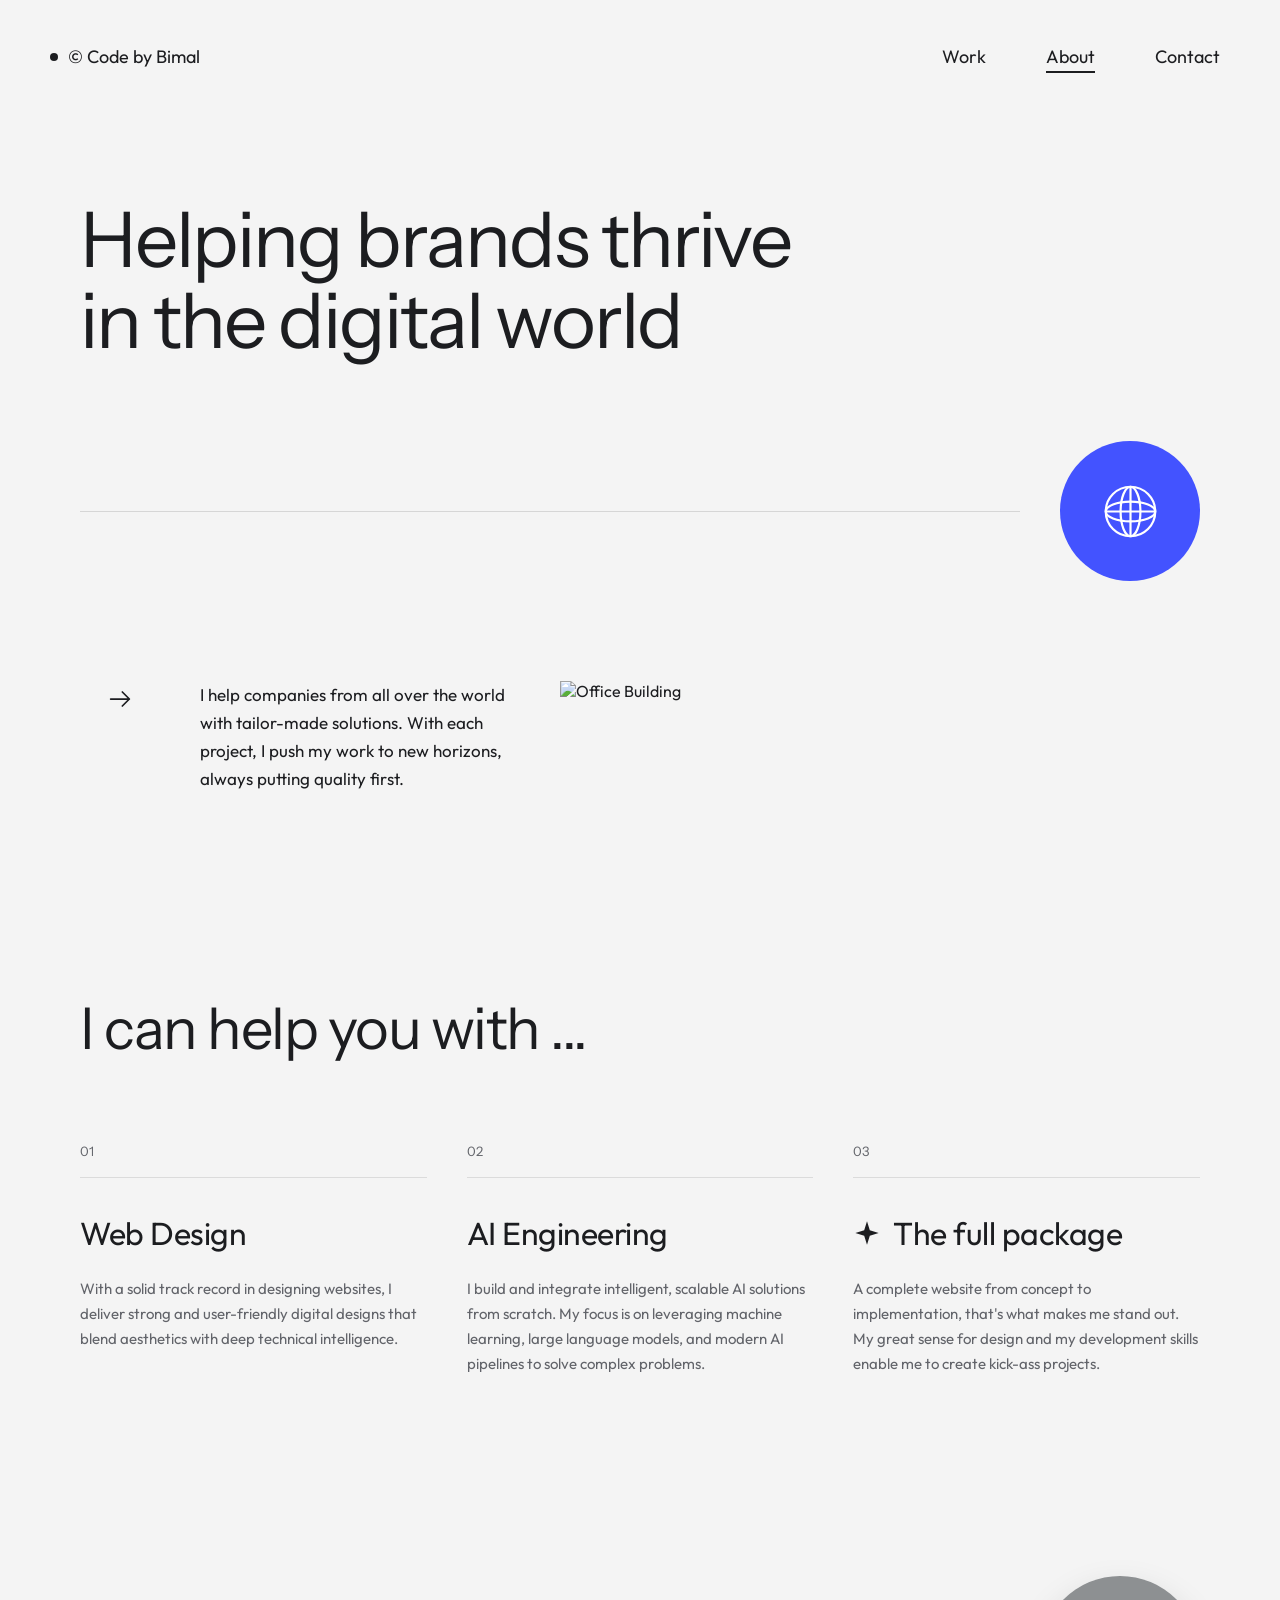
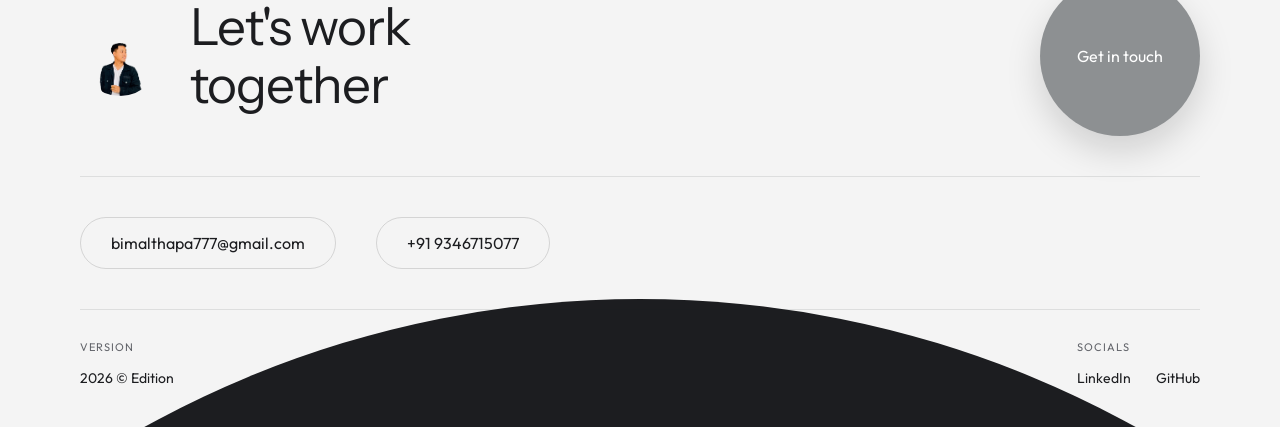
==== commit e0c94a5d: "add the images and footer animation" ====
--- a/about.html
+++ b/about.html
@@ -146,6 +146,7 @@
 
         <!-- Footer / Contact Section -->
         <footer class="footer-section" id="contact">
+            <div class="footer-bg-reveal"></div>
             <div class="section-container">
                 <div class="footer-top">
                     <div class="footer-title-wrap">
--- a/assets/css/style.css
+++ b/assets/css/style.css
@@ -20,7 +20,8 @@
 
 /* Footer heading reveal */
 .footer-section h2 .reveal-line .line-inner {
-    color: var(--text-light);
+    color: var(--footer-text-color);
+    transition: color 0.3s ease;
 }
 
 :root {
@@ -696,19 +697,46 @@
 
 /* Footer Section */
 .footer-section {
-    background-color: var(--color-dark-bg);
-    color: var(--text-light);
+    background-color: var(--color-light-bg);
+    color: var(--footer-text-color);
     padding: 80px 0 40px;
     position: relative;
     z-index: 10;
+    overflow: hidden;
+
+    /* CSS custom properties for scroll animation */
+    --footer-text-color: var(--text-dark);
+    --footer-border-color: rgba(28, 29, 32, 0.1);
+    --footer-link-border: rgba(28, 29, 32, 0.15);
+    --footer-label-color: var(--text-muted-dark);
+    --footer-hover-bg: rgba(28, 29, 32, 0.05);
+}
+
+.footer-bg-reveal {
+    position: absolute;
+    bottom: -150vw;
+    left: 50%;
+    width: 160vw;
+    height: 160vw;
+    background-color: var(--color-dark-bg);
+    border-radius: 50%;
+    z-index: 1;
+    pointer-events: none;
+    transform: translateX(-50%);
+}
+
+.footer-section .section-container {
+    position: relative;
+    z-index: 2;
 }
 
 .footer-top {
     display: flex;
     justify-content: space-between;
     align-items: center;
-    border-bottom: 1px solid rgba(255, 255, 255, 0.1);
+    border-bottom: 1px solid var(--footer-border-color);
     padding-bottom: 40px;
+    transition: border-color 0.3s ease;
 }
 
 .footer-title-wrap {
@@ -787,7 +815,8 @@
 
 .footer-middle {
     padding: 40px 0;
-    border-bottom: 1px solid rgba(255, 255, 255, 0.1);
+    border-bottom: 1px solid var(--footer-border-color);
+    transition: border-color 0.3s ease;
 }
 
 .contact-details-grid {
@@ -797,19 +826,19 @@
 
 .contact-link {
     font-size: 1.25vw;
-    color: var(--text-light);
+    color: var(--footer-text-color);
     text-decoration: none;
     font-weight: 400;
     display: inline-block;
     padding: 15px 30px;
-    border: 1px solid rgba(255, 255, 255, 0.15);
+    border: 1px solid var(--footer-link-border);
     border-radius: 50px;
-    transition: border-color 0.3s, background-color 0.3s;
+    transition: border-color 0.3s ease, background-color 0.3s ease, color 0.3s ease;
 }
 
 .contact-link:hover {
-    border-color: var(--text-light);
-    background-color: rgba(255, 255, 255, 0.05);
+    border-color: var(--footer-text-color);
+    background-color: var(--footer-hover-bg);
 }
 
 .footer-bottom {
@@ -828,14 +857,17 @@
 
 .credit-label {
     font-size: 11px;
-    color: var(--text-muted-light);
+    color: var(--footer-label-color);
     letter-spacing: 1px;
     text-transform: uppercase;
+    transition: color 0.3s ease;
 }
 
 .credit-value {
     font-size: 14px;
     font-weight: 400;
+    color: var(--footer-text-color);
+    transition: color 0.3s ease;
 }
 
 .social-links-grid {
@@ -845,9 +877,10 @@
 
 .social-link {
     text-decoration: none;
-    color: var(--text-light);
+    color: var(--footer-text-color);
     font-size: 14px;
     font-weight: 400;
+    transition: color 0.3s ease;
 }
 
 .social-link:hover {
